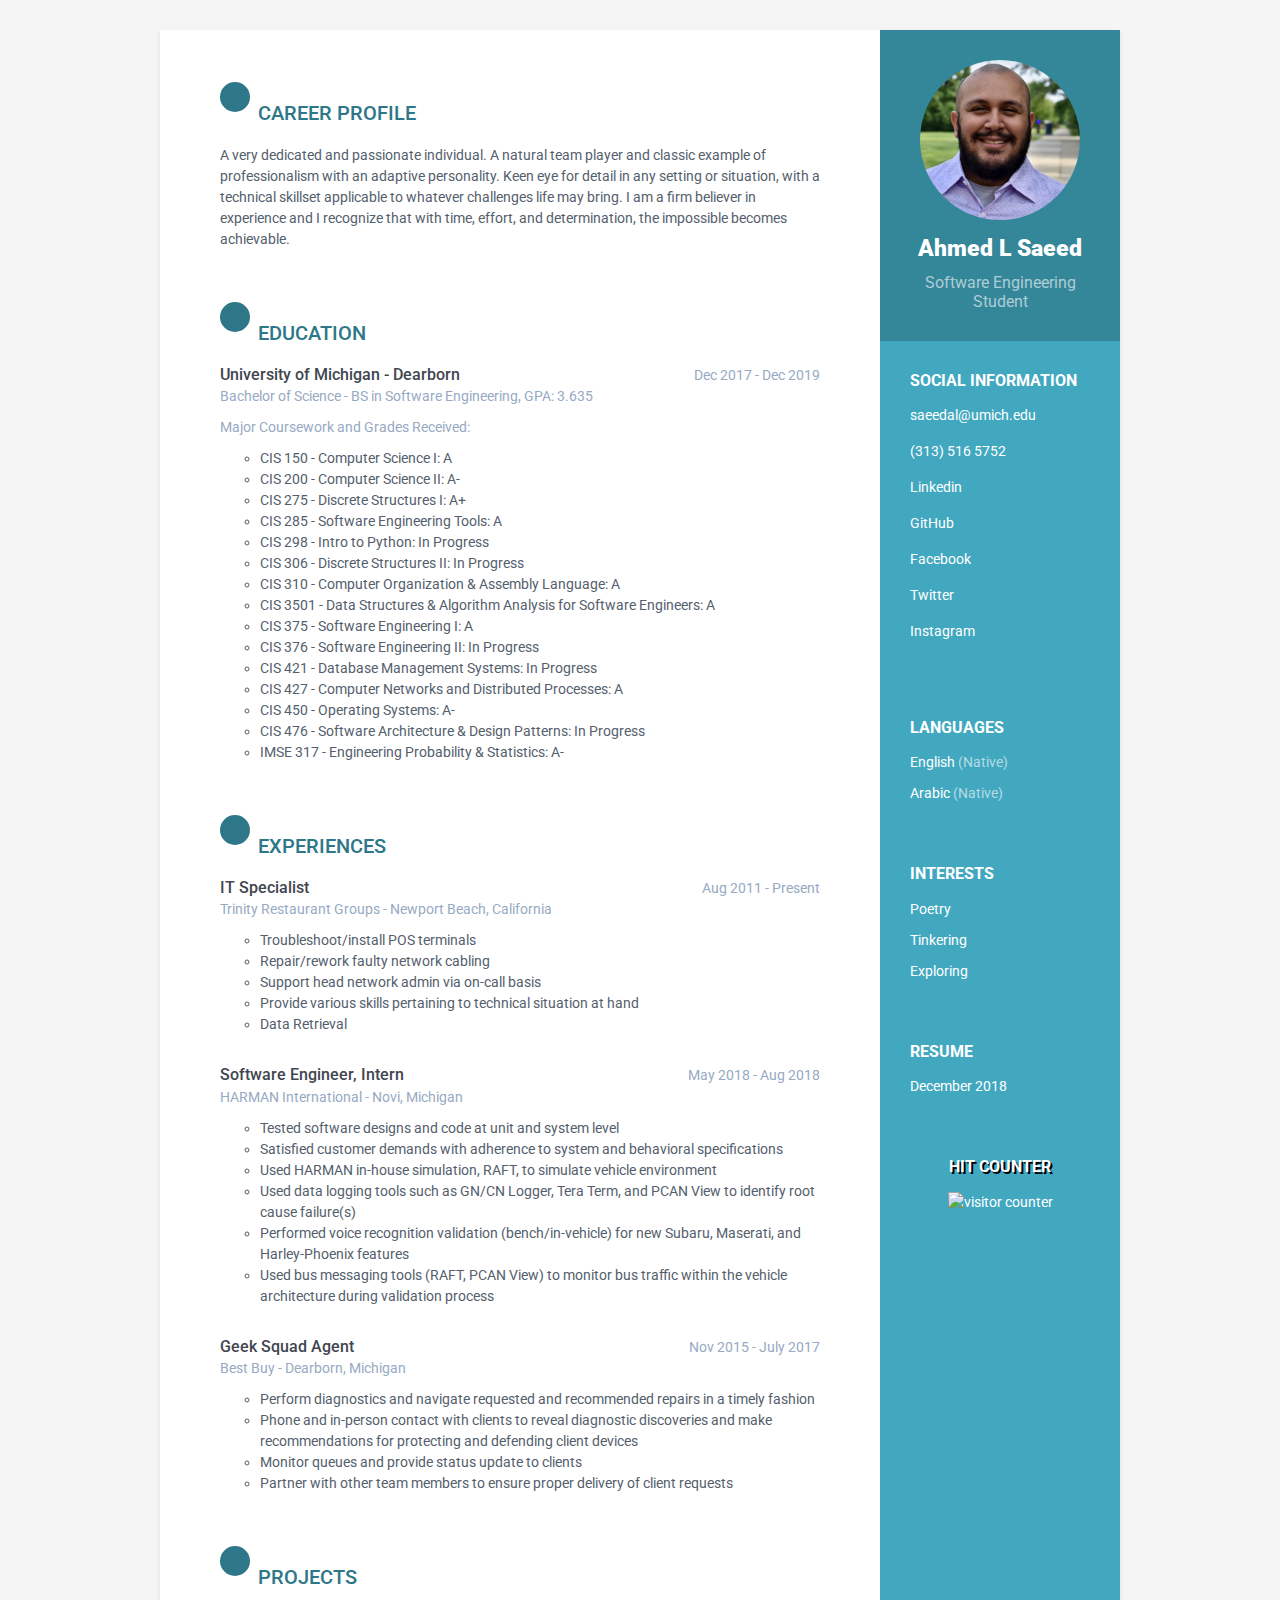
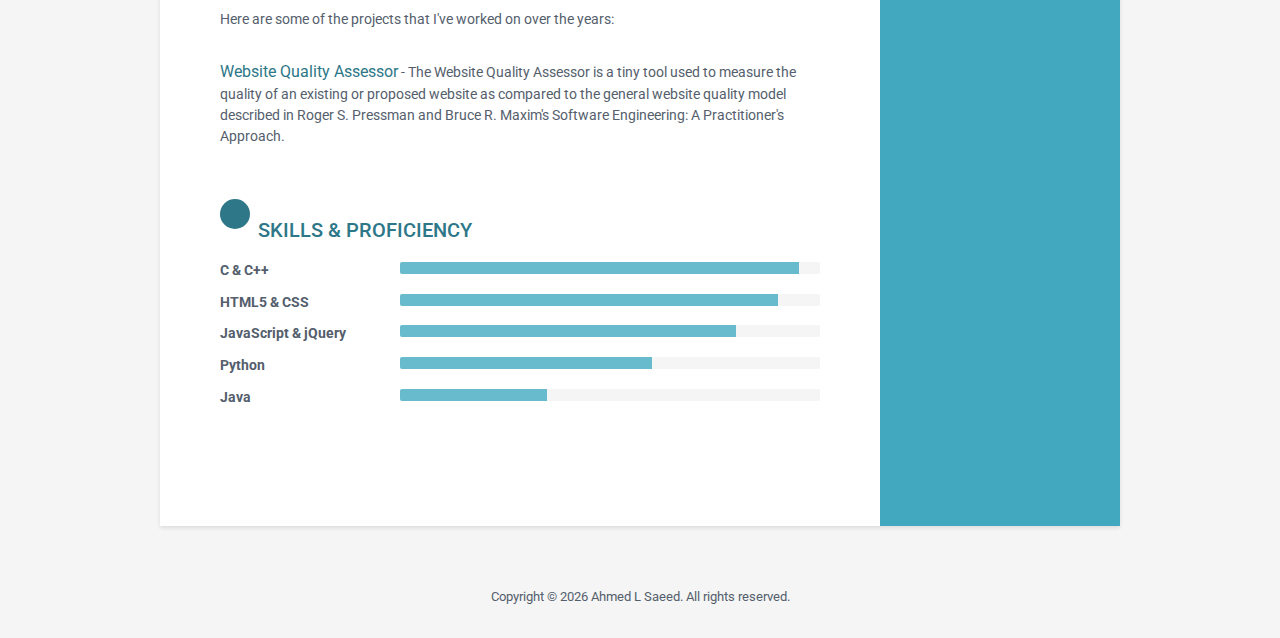
==== index.html @ 51f583f0 "first commit" ====
<!DOCTYPE html>
<html lang="en">
<head>
    <title>Ahmed L Saeed - Personal Website</title>

    <!-- Meta -->
    <meta charset="utf-8">
    <meta http-equiv="X-UA-Compatible" content="IE=edge">
    <meta name="viewport" content="width=device-width, initial-scale=1.0">
    <meta name="description" content="Responsive HTML5 Resume/CV Template for Developers">
    <meta name="author" content="Xiaoying Riley at 3rd Wave Media">
    <link rel="shortcut icon" href="emoji-nerd.png">
    <!-- Google Font -->
    <link href='https://fonts.googleapis.com/css?family=Roboto:400,500,400italic,300italic,300,500italic,700,700italic,900,900italic' rel='stylesheet' type='text/css'>
    <!-- FontAwesome JS -->
    <script defer src="https://use.fontawesome.com/releases/v5.1.0/js/all.js" integrity="sha384-3LK/3kTpDE/Pkp8gTNp2gR/2gOiwQ6QaO7Td0zV76UFJVhqLl4Vl3KL1We6q6wR9" crossorigin="anonymous"></script>
    <!-- Global CSS -->
    <link rel="stylesheet" href="assets/plugins/bootstrap/css/bootstrap.min.css">
    <!-- Theme CSS -->
    <link id="theme-style" rel="stylesheet" href="assets/css/master.css">
</head>

<body>
    <div class="wrapper">
        <div class="sidebar-wrapper">
            <div class="profile-container">
                <img class="profile" src="assets/images/profile.jpg" alt="" />
                <h1 class="name">Ahmed L Saeed</h1>
                <h3 class="tagline">Software Engineering Student</h3>
            </div><!--//profile-container-->

            <div class="contact-container container-block">
              <h2 class="container-block-title">Social Information</h2>
                <ul class="list-unstyled contact-list">
                    <li class="email"><i class="fas fa-envelope"></i><a href="mailto: saeedal@umich.edu">saeedal@umich.edu</a></li>
                    <li class="phone"><i class="fas fa-phone"></i><a href="tel:1-313-516-5752">(313) 516 5752</a></li>
                    <!-- <li class="website"><i class="fas fa-globe"></i><a href="#" target="_blank">Personal Website</a></li> -->
                    <li class="linkedin"><i class="fab fa-linkedin-in"></i><a href="https://www.linkedin.com/in/ahmedsaeed-/" target="_blank">Linkedin</a></li>
                    <li class="github"><i class="fab fa-github"></i><a href="https://github.com/ahmedsaeed-dev" target="_blank">GitHub</a></li>
                    <li class="facebook"><i class="fab fa-facebook"></i></i><a href="https://www.facebook.com/ahmedsaeed.dev" target="_blank">Facebook</a></li>
                    <li class="twitter"><i class="fab fa-twitter"></i><a href="https://twitter.com/ahmedsaeed_dev" target="_blank">Twitter</a></li>
                    <li class="instagram"><i class="fab fa-instagram"></i></i><a href="https://www.instagram.com/ahmedsaeed_dev/" target="_blank">Instagram</a></li>
                </ul>

            </div><!--//education-container-->

            <div class="languages-container container-block">
                <h2 class="container-block-title">Languages</h2>
                <ul class="list-unstyled interests-list">
                    <li>English <span class="lang-desc">(Native)</span></li>
                    <li>Arabic <span class="lang-desc">(Native)</span></li>
                </ul>
            </div><!--//interests-->

            <div class="interests-container container-block">
                <h2 class="container-block-title">Interests</h2>
                <ul class="list-unstyled interests-list">
                    <li>Poetry</li>
                    <li>Tinkering</li>
                    <li>Exploring</li>
                </ul>
            </div><!--//interests-->

            <div class="resume-container container-block">
                <h2 class="container-block-title">Resume</h2>
                <ul class="list-unstyled interests-list">
                    <li><a href="assets/documents/AhmedSaeed_Resume.pdf">December 2018</a></li>
                </ul>
            </div><!--//interests-->

            <div class="resume-container container-block">
                <h2 align=center id="hit-counter" class="container-block-title">Hit Counter</h2>
                <ul class="list-unstyled interests-list">
                    <li>
                      <div align=center>
                        <!-- Start of CuterCounter Code -->
                        <a target="_blank"><img src="http://www.cutercounter.com/hit.php?id=gfpqco&nd=4&style=19" border="0" alt="visitor counter"></a>
                        <!-- End of CuterCounter Code -->
                      </div>
                    </li>
                </ul>
            </div><!--//interests-->

        </div><!--//sidebar-wrapper-->

        <div class="main-wrapper">

            <section class="section summary-section">
                <h2 class="section-title"><span class="icon-holder"><i class="fas fa-user"></i></span>Career Profile</h2>
                <div class="summary">
                    <p>A very dedicated and passionate individual. A natural team player and classic example of professionalism with an adaptive personality. Keen eye for detail in any setting or situation, with a technical skillset applicable to whatever challenges life may bring. I am a firm believer in experience and I recognize that with time, effort, and determination, the impossible becomes achievable.</p>
                </div><!--//summary-->
            </section><!--//section-->

            <section class="section education-section">
                <h2 class="section-title"><span class="icon-holder"><i class="fas fa-graduation-cap"></i></span>Education</h2>
                <div class="item">
                    <div class="meta">
                        <div class="upper-row">
                            <h3 class="job-title">University of Michigan - Dearborn</h3>
                            <div class="time">Dec 2017 - Dec 2019</div>
                        </div><!--//upper-row-->
                        <div class="degree">Bachelor of Science - BS in Software Engineering, GPA: 3.635</div>

                        <!--//Activities and Societies
                        <div class="degree">Activities and Societies:</div>

                        <div class="details">
                          <ul style="list-style-type:circle">
                            <li>Association for Computing Machinery, President</li>
                          </ul> //Activities and Societies-->

                        <div class="company">Major Coursework and Grades Received:</div>

                    </div><!--//meta-->
                    <div class="details">
                      <ul style="list-style-type:circle">
                        <li>CIS 150 - Computer Science I: A</li>
                        <li>CIS 200 - Computer Science II: A-</li>
                        <li>CIS 275 - Discrete Structures I: A+</li>
                        <li>CIS 285 - Software Engineering Tools: A</li>
                        <li>CIS 298 - Intro to Python: In Progress</li>
                        <li>CIS 306 - Discrete Structures II: In Progress</li>
                        <li>CIS 310 - Computer Organization & Assembly Language: A</li>
                        <li>CIS 3501 - Data Structures & Algorithm Analysis for Software Engineers: A</li>
                        <li>CIS 375 - Software Engineering I: A</li>
                        <li>CIS 376 - Software Engineering II: In Progress</li>
                        <li>CIS 421 - Database Management Systems: In Progress</li>
                        <li>CIS 427 - Computer Networks and Distributed Processes: A</li>
                        <li>CIS 450 - Operating Systems: A-</li>
                        <li>CIS 476 - Software Architecture & Design Patterns: In Progress</li>
                        <li>IMSE 317 - Engineering Probability & Statistics: A-</li>

                      </ul>
                    </div><!--//details-->
                </div><!--//item-->
            </section><!--//section-->

            <section class="section experiences-section">
                <h2 class="section-title"><span class="icon-holder"><i class="fas fa-briefcase"></i></span>Experiences</h2>

                <div class="item">
                    <div class="meta">
                        <div class="upper-row">
                            <h3 class="job-title">IT Specialist</h3>
                            <div class="time">Aug 2011 - Present</div>
                        </div><!--//upper-row-->
                        <div class="company">Trinity Restaurant Groups - Newport Beach, California</div>
                    </div><!--//meta-->
                    <div class="details">
                      <ul style="list-style-type:circle">
                        <li>Troubleshoot/install POS terminals</li>
                        <li>Repair/rework faulty network cabling</li>
                        <li>Support head network admin via on-call basis</li>
                        <li>Provide various skills pertaining to technical situation at hand</li>
                        <li>Data Retrieval</li>
                      </ul>
                    </div><!--//details-->
                </div><!--//item-->

                <div class="item">
                    <div class="meta">
                        <div class="upper-row">
                            <h3 class="job-title">Software Engineer, Intern</h3>
                            <div class="time">May 2018 - Aug 2018</div>
                        </div><!--//upper-row-->
                        <div class="company">HARMAN International - Novi, Michigan</div>
                    </div><!--//meta-->
                    <div class="details">
                      <ul style="list-style-type:circle">
                        <li>Tested software designs and code at unit and system level</li>
                        <li>Satisfied customer demands with adherence to system and behavioral specifications </li>
                        <li>Used HARMAN in-house simulation, RAFT, to simulate vehicle environment</li>
                        <li>Used data logging tools such as GN/CN Logger, Tera Term, and PCAN View to identify root cause failure(s)</li>
                        <li>Performed voice recognition validation (bench/in-vehicle) for new Subaru, Maserati, and Harley-Phoenix features</li>
                        <li>Used bus messaging tools (RAFT, PCAN View) to monitor bus traffic within the vehicle architecture during validation process</li>
                      </ul>
                    </div><!--//details-->
                </div><!--//item-->

                <div class="item">
                    <div class="meta">
                        <div class="upper-row">
                            <h3 class="job-title">Geek Squad Agent</h3>
                            <div class="time">Nov 2015 - July 2017</div>
                        </div><!--//upper-row-->
                        <div class="company">Best Buy - Dearborn, Michigan</div>
                    </div><!--//meta-->
                    <div class="details">
                      <ul style="list-style-type:circle">
                        <li>Perform diagnostics and navigate requested and recommended repairs in a timely fashion</li>
                        <li>Phone and in-person contact with clients to reveal diagnostic discoveries and make recommendations for protecting and defending client devices</li>
                        <li>Monitor queues and provide status update to clients</li>
                        <li>Partner with other team members to ensure proper delivery of client requests</li>
                      </ul>
                    </div><!--//details-->
                </div><!--//item-->

            </section><!--//section-->

            <section class="section projects-section">
                <h2 class="section-title"><span class="icon-holder"><i class="fas fa-archive"></i></span>Projects</h2>
                <div class="intro">
                    <p>Here are some of the projects that I've worked on over the years:</p>
                </div><!--//intro-->
                <div class="item">
                    <span class="project-title"><a href="assets/projects/WQA/wqa-home.html">Website Quality Assessor</a></span> - <span class="project-tagline">The Website Quality Assessor is a tiny tool used to measure the quality of an existing or proposed website as compared to the general website quality model described in Roger S. Pressman and Bruce R. Maxim's Software Engineering: A Practitioner's Approach.</span>

                </div><!--//item-->

            </section><!--//section-->

            <section class="skills-section section">
                <h2 class="section-title"><span class="icon-holder"><i class="fas fa-rocket"></i></span>Skills &amp; Proficiency</h2>
                <div class="skillset">
                    <div class="item">
                        <h3 class="level-title">C &amp; C++</h3>
                        <div class="progress level-bar">
						    <div class="progress-bar theme-progress-bar" role="progressbar" style="width: 95%" aria-valuenow="99" aria-valuemin="0" aria-valuemax="100"></div>
						</div>
                    </div><!--//item-->

                    <div class="item">
                        <h3 class="level-title">HTML5 &amp; CSS</h3>
                        <div class="progress level-bar">
						    <div class="progress-bar theme-progress-bar" role="progressbar" style="width: 90%" aria-valuenow="98" aria-valuemin="0" aria-valuemax="100"></div>
						</div>
                    </div><!--//item-->

                    <div class="item">
                        <h3 class="level-title">JavaScript &amp; jQuery</h3>
                        <div class="progress level-bar">
							    <div class="progress-bar theme-progress-bar" role="progressbar" style="width: 80%" aria-valuenow="95" aria-valuemin="0" aria-valuemax="100"></div>
						</div>
                    </div><!--//item-->

                    <div class="item">
                        <h3 class="level-title">Python</h3>
                        <div class="progress level-bar">
						    <div class="progress-bar theme-progress-bar" role="progressbar" style="width: 60%" aria-valuenow="85" aria-valuemin="0" aria-valuemax="100"></div>
						</div>
                    </div><!--//item-->

                    <div class="item">
                        <h3 class="level-title">Java</h3>
                        <div class="progress level-bar">
						    <div class="progress-bar theme-progress-bar" role="progressbar" style="width: 35%" aria-valuenow="60" aria-valuemin="0" aria-valuemax="100"></div>
						</div>
                    </div><!--//item-->

                </div>
            </section><!--//skills-section-->

        </div><!--//main-body-->
    </div>

    <footer class="footer">
        <div class="text-center">
                <small class="copyright">Copyright &copy; <script type="text/javascript">document.write(new Date().getFullYear());</script> Ahmed L Saeed. All rights reserved.</small>
        </div><!--//container-->
    </footer><!--//footer-->

</body>
</html>
---- assets/css/master.css ----
body {
  font-family: 'Roboto', sans-serif;
  color: #545E6C;
  background: #f5f5f5;
  font-size: 14px;
  -webkit-font-smoothing: antialiased;
  -moz-osx-font-smoothing: grayscale;
}

h1, h2, h3, h4, h5, h6 {
  font-weight: 700;
}

a {
  color: #2d7788;
  -webkit-transition: all 0.4s ease-in-out;
  -moz-transition: all 0.4s ease-in-out;
  -ms-transition: all 0.4s ease-in-out;
  -o-transition: all 0.4s ease-in-out;
}

a:hover {
  text-decoration: underline;
  color: #1a454f;
}

a:focus {
  text-decoration: none;
}

p {
  line-height: 1.5;
}

.wrapper {
  background: #42A8C0;
  max-width: 960px;
  margin: 0 auto;
  margin-top: 30px;
  position: relative;
  -webkit-box-shadow: 0px 2px 4px rgba(0, 0, 0, 0.1);
  -moz-box-shadow: 0px 2px 4px rgba(0, 0, 0, 0.1);
  box-shadow: 0px 2px 4px rgba(0, 0, 0, 0.1);
}

.sidebar-wrapper {
  background: #42A8C0;
  position: absolute;
  right: 0;
  width: 240px;
  height: 100%;
  min-height: 800px;
  color: #fff;
}

.sidebar-wrapper a {
  color: #fff;
}

.sidebar-wrapper .profile-container {
  padding: 30px;
  background: rgba(0, 0, 0, 0.2);
  text-align: center;
  color: #fff;
}

.profile {
  border-radius: 50%;
  height: 160px;
  width: 160px;
}

.sidebar-wrapper .name {
  font-size: 23px;
  font-weight: 900;
  margin-top: 0;
  margin-bottom: 10px;
}

.sidebar-wrapper .tagline {
  color: rgba(255, 255, 255, 0.6);
  font-size: 16px;
  font-weight: 400;
  margin-top: 0;
  margin-bottom: 0;
}

.sidebar-wrapper .profile {
  margin-bottom: 15px;
}

.sidebar-wrapper .contact-list .svg-inline--fa {
  margin-right: 5px;
  font-size: 18px;
  vertical-align: middle;
}

.sidebar-wrapper .contact-list li {
  margin-bottom: 15px;
}

.sidebar-wrapper .contact-list li:last-child {
  margin-bottom: 0;
}

.sidebar-wrapper .contact-list .email .svg-inline--fa {
  font-size: 14px;
}

.sidebar-wrapper .container-block {
  padding: 30px;
}

.sidebar-wrapper .container-block-title {
  text-transform: uppercase;
  font-size: 16px;
  font-weight: 700;
  margin-top: 0;
  margin-bottom: 15px;
}

#hit-counter {
  text-shadow: 2px 2px #000;
}

.sidebar-wrapper .degree {
  font-size: 14px;
  margin-top: 0;
  margin-bottom: 5px;
}

.sidebar-wrapper .education-container .item {
  margin-bottom: 15px;
}

.sidebar-wrapper .education-container .item:last-child {
  margin-bottom: 0;
}

.sidebar-wrapper .education-container .meta {
  color: rgba(255, 255, 255, 0.6);
  font-weight: 500;
  margin-bottom: 0px;
  margin-top: 0;
  font-size: 14px;
}

.sidebar-wrapper .education-container .time {
  color: rgba(255, 255, 255, 0.6);
  font-weight: 500;
  margin-bottom: 0px;
}

.sidebar-wrapper .languages-container .lang-desc {
  color: rgba(255, 255, 255, 0.6);
}

.sidebar-wrapper .languages-list {
  margin-bottom: 0;
}

.sidebar-wrapper .languages-list li {
  margin-bottom: 10px;
}

.sidebar-wrapper .languages-list li:last-child {
  margin-bottom: 0;
}

.sidebar-wrapper .interests-list {
  margin-bottom: 0;
}

.sidebar-wrapper .interests-list li {
  margin-bottom: 10px;
}

.sidebar-wrapper .interests-list li:last-child {
  margin-bottom: 0;
}

.main-wrapper {
  background: #fff;
  padding: 60px;
  padding-right: 300px;
}

.main-wrapper .section-title {
  text-transform: uppercase;
  font-size: 20px;
  font-weight: 500;
  color: #2d7788;
  position: relative;
  margin-top: 0;
  margin-bottom: 20px;
}

.main-wrapper .section-title .icon-holder {
  width: 30px;
  height: 30px;
  margin-right: 8px;
  display: inline-block;
  color: #fff;
  -webkit-border-radius: 50%;
  -moz-border-radius: 50%;
  -ms-border-radius: 50%;
  -o-border-radius: 50%;
  border-radius: 50%;
  -moz-background-clip: padding;
  -webkit-background-clip: padding-box;
  background-clip: padding-box;
  background: #2d7788;
  text-align: center;
  font-size: 16px;
  position: relative;
  top: -8px;
}

.main-wrapper .section-title .icon-holder .svg-inline--fa {
  font-size: 14px;
  margin-top: 6px;
}

.main-wrapper .section {
  margin-bottom: 60px;
}

.main-wrapper .experiences-section .item {
  margin-bottom: 30px;
}

.main-wrapper .upper-row {
  position: relative;
  overflow: hidden;
  margin-bottom: 2px;
}

.main-wrapper .job-title, .school-name {
  color: #3F4650;
  font-size: 16px;
  margin-top: 0;
  margin-bottom: 0;
  font-weight: 500;
}

.main-wrapper .time {
  position: absolute;
  right: 0;
  top: 0;
  color: #97AAC3;
}

.main-wrapper .company, .degree {
  margin-bottom: 10px;
  color: #97AAC3;
}

.main-wrapper .project-title {
  font-size: 16px;
  font-weight: 400;
  margin-top: 0;
  margin-bottom: 5px;
}

.main-wrapper .projects-section .intro {
  margin-bottom: 30px;
}

.main-wrapper .projects-section .item {
  margin-bottom: 15px;
}

.skillset .item {
  margin-bottom: 15px;
  overflow: hidden;
}

.skillset .level-title {
  font-size: 14px;
  margin-top: 0;
  margin-bottom: 12px;
}

.skillset .level-bar {
  height: 12px;
  background: #f5f5f5;
  -webkit-border-radius: 2px;
  -moz-border-radius: 2px;
  -ms-border-radius: 2px;
  -o-border-radius: 2px;
  border-radius: 2px;
  -moz-background-clip: padding;
  -webkit-background-clip: padding-box;
  background-clip: padding-box;
}

.skillset .theme-progress-bar {
  background: #68bacd;
}

.footer {
  padding: 30px;
  padding-top: 60px;
}

.footer .copyright {
  line-height: 1.6;
  color: #545E6C;
  font-size: 13px;
}

.footer .fa-heart {
  color: #fb866a;
}

@media (max-width: 767.98px) {
  .sidebar-wrapper {
    position: static;
    width: inherit;
  }
  .main-wrapper {
    padding: 30px;
  }
  .main-wrapper .time {
    position: static;
    display: block;
    margin-top: 5px;
  }
  .main-wrapper .upper-row {
    margin-bottom: 0;
  }
}

@media (min-width: 992px) {
  .skillset .level-title {
    display: inline-block;
    float: left;
    width: 30%;
    margin-bottom: 0;
  }
}
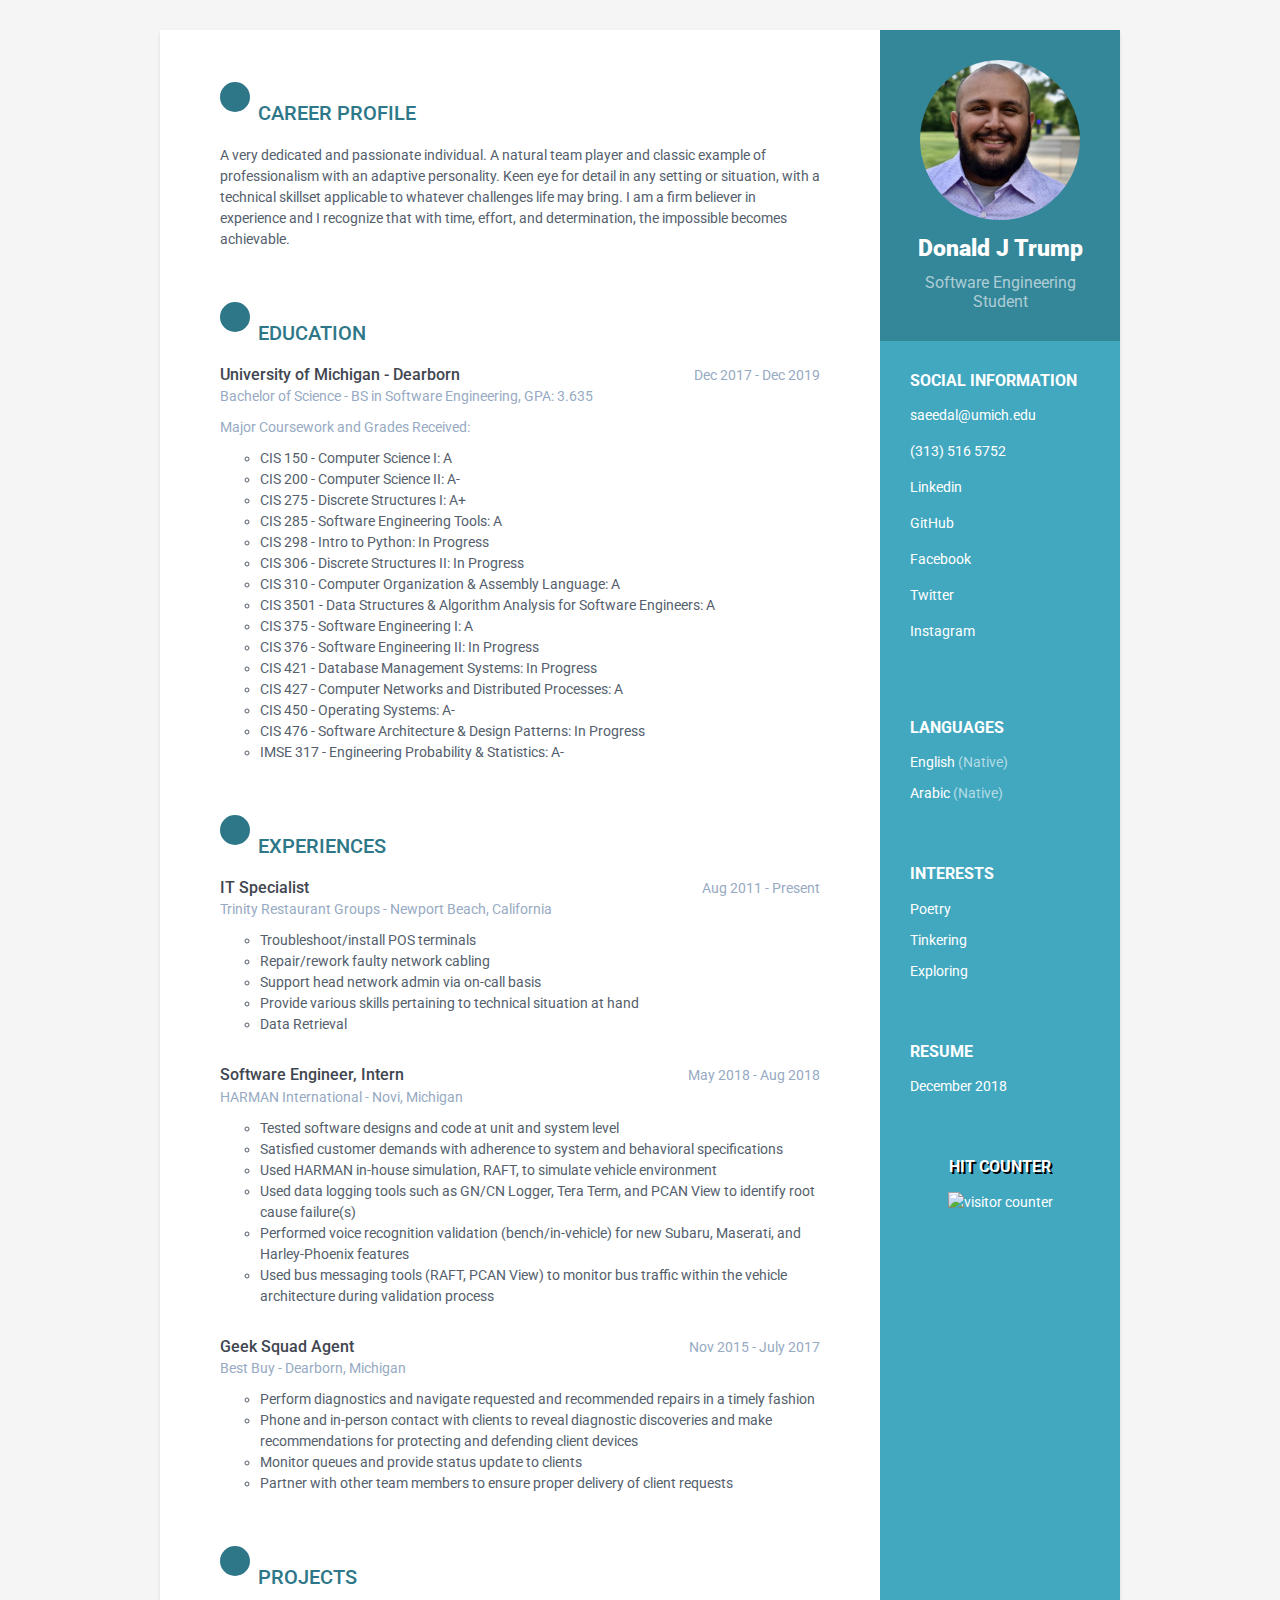
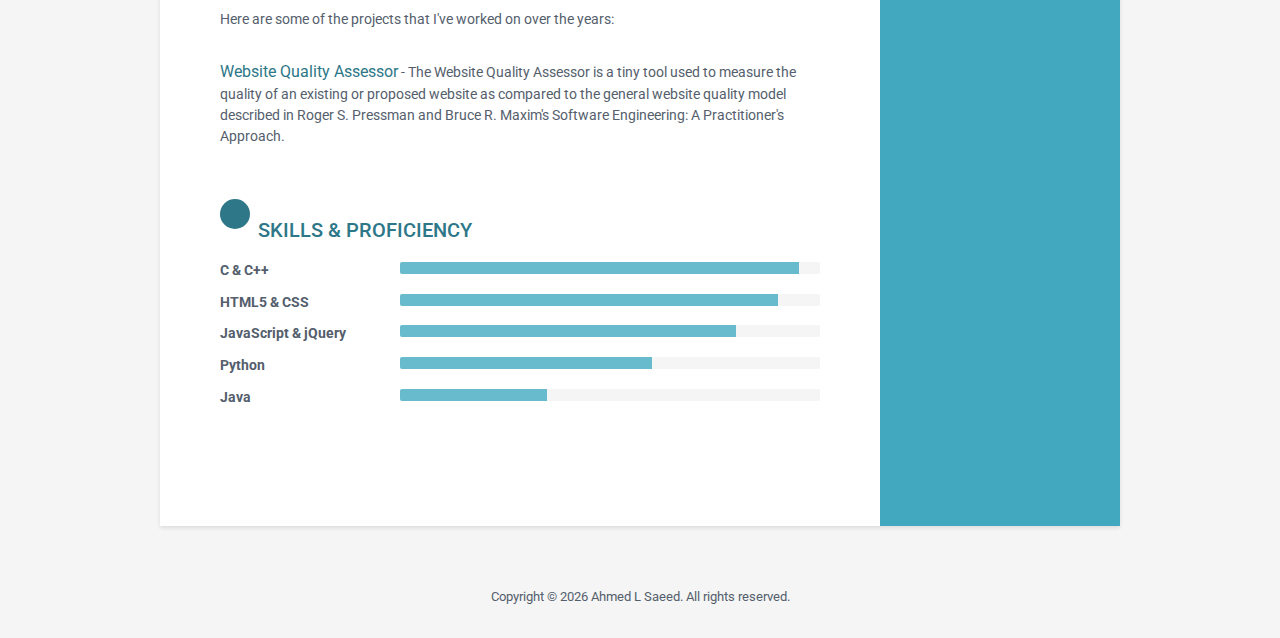
==== commit e2da9b3f: "transition to WebStorm application, test commit" ====
--- a/index.html
+++ b/index.html
@@ -25,7 +25,7 @@
         <div class="sidebar-wrapper">
             <div class="profile-container">
                 <img class="profile" src="assets/images/profile.jpg" alt="" />
-                <h1 class="name">Ahmed L Saeed</h1>
+                <h1 class="name">Donald J Trump</h1>
                 <h3 class="tagline">Software Engineering Student</h3>
             </div><!--//profile-container-->
 
